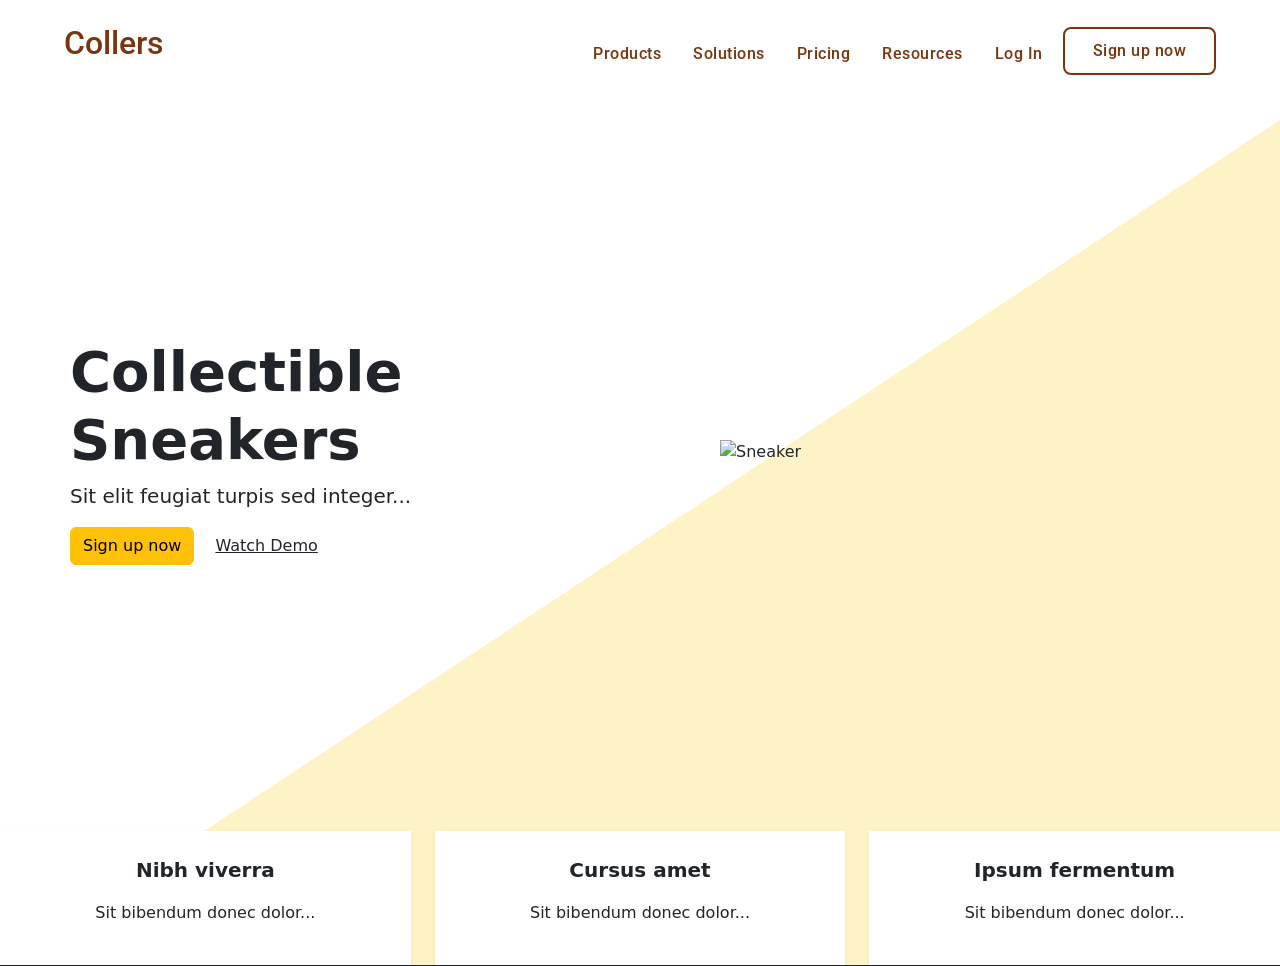
==== public/index.html @ fad8dffd "update" ====
<!DOCTYPE html>
<html lang="en">

<head>
    <meta charset="UTF-8">
    <meta name="viewport" content="width=device-width, initial-scale=1.0">
    <link href="https://fonts.googleapis.com/css2?family=Roboto:wght@700&display=swap" rel="stylesheet">
    <link href="https://cdn.jsdelivr.net/npm/bootstrap@5.3.0-alpha3/dist/css/bootstrap.min.css" rel="stylesheet">
    <link rel="stylesheet" href="styles.css">
    <style>
        /* Full Page Container */
        .page-container {
            /* Sabit genişlik */
            height: auto;
            /* İçeriğe göre yükseklik (hug) */
            max-height: 5545px;

        }

        .custom-button {
            box-sizing: border-box;
            display: flex;
            justify-content: center;
            align-items: center;
            padding: 12px;
            width: 149px;
            height: 48px;
            border: 2px solid #78350F;
            border-radius: 8px;
            position: relative;
            margin-top: 6px;
        }

        /* Text Container */
        .text-container {
            display: flex;
            justify-content: center;
            align-items: center;
            padding: 0px 16px;
            width: auto;
            height: 24px;
        }

        /* Button Text */
        .button-text {
            font-family: 'Roboto';
            font-weight: 500;
            font-size: 16px;
            line-height: 24px;
            letter-spacing: 0.5px;
            color: #78350F;
            white-space: nowrap;
        }

        .custom-button:hover {
            background-color: transparent;
            color: #78350F;
        }

        /* Responsive styles */
        @media (max-width: 576px) {
            .custom-button {
                width: 100%;
                /* Full width on small screens */
            }

            .btn {
                width: 100%;
                /* Full width for all buttons on small screens */
            }
        }

        @media (min-width: 577px) {
            .custom-button {
                width: auto;
                /* Default width on larger screens */
            }

            .btn {
                width: auto;
                /* Default width for all buttons on larger screens */
            }
        }

        .btn-custom {
            height: 24px;
            gap: 0;
            opacity: 1;
            font-family: 'Roboto';
            font-size: 16px;
            font-weight: 500;
            line-height: 24px;
            letter-spacing: 0.5px;
            color: #78350F;
            width: auto;
            background: transparent;
            border: none;
        }

        body {
            margin: 0;
            overflow-x: hidden;
        }

        /* Rectangle 31 */
        .rectangle {
            position: absolute;
            width: 100%;
            height: 100%;
            top: 0;
            left: 0;
            background: #FEF3C7;
            clip-path: polygon(100% 0, 100% 100%, 0 100%);
            z-index: -1;
        }

        /* Medya sorguları */
        @media (max-width: 768px) {
            .rectangle {
                clip-path: polygon(100% 0, 100% 100%, 0 100%);
            }
        }

        @media (max-width: 480px) {
            .rectangle {
                clip-path: polygon(100% 0, 100% 100%, 0 100%);
            }
        }

        /* Main container relative positioning */
        main {
            position: relative;
            z-index: 1;
        }

        /* Collectible Sneakers Full Container */
        .sneakers-container {
            width: 100%;
            /* Genişlik: 100%, max-width 1440px */
            max-width: 1440px;
            height: auto;
            /* İçeriğe göre yükseklik (hug) */
            padding: 80px 0 0 0;
            /* Üstten 80px boşluk */
            gap: 80px;
            /* İçerik elemanları arasındaki boşluk */
            opacity: 1;
            /* Görünür olacak (0 görünmez demek) */
            display: flex;
            flex-direction: column;
            justify-content: flex-start;
            align-items: flex-start;
        }

        .container.mt-5 {
            width: 100%;
            /* Genişlik: %100, max-width 1440px */
            max-width: 1440px;
            height: auto;
            /* İçeriğe göre yükseklik (hug) */
            max-height: 365px;
            padding: 80px 0 0 0;
            /* Üstten 80px boşluk, diğer yönlerden 0px */
            gap: 80px;
            /* Elemanlar arası boşluk */
            border-bottom: 1px solid;
            /* Alt kenara ince bir çizgi */
            opacity: 1;
            /* Görünürlük */
            display: flex;
            flex-direction: column;
        }

        /* Header Styles */
        header {
            height: 96px;
            box-sizing: border-box;
            /* Padding dahil */
        }
    </style>

    <title>Your Page Title</title>
</head>

<body>
    <div class="page-container">
        <header class="d-flex justify-content-between align-items-center p-3" style="color: #78350F;">
            <!-- Collers -->
            <div class="ms-4 ms-lg-5" style="width: auto;">
                <h5 class="font-weight-bold" style="font-family: 'Roboto'; font-size: 32px; line-height: 110%;">
                    Collers
                </h5>
            </div>

            <!-- Buttons Group -->
            <div class="d-flex align-items-center gap-2 me-4 me-lg-5">
                <!-- Menu Items -->
                <button class="btn btn-custom">Products</button>
                <button class="btn btn-custom">Solutions</button>
                <button class="btn btn-custom">Pricing</button>
                <button class="btn btn-custom">Resources</button>
                <button class="btn btn-custom">Log In</button>

                <button type="button" class="btn custom-button">
                    <div class="text-container">
                        <span class="button-text">Sign up now</span>
                    </div>
                </button>
            </div>
        </header>

        <main>
            <div class="rectangle"></div>
            <div class="container d-flex flex-column flex-lg-row align-items-center mt-4" style="height: 583px; padding: 80px 0 0 0; gap: 80px;">
                <div class="col-lg-6">
                    <h1 class="fw-bold display-4">Collectible Sneakers</h1>
                    <p class="fs-5">Sit elit feugiat turpis sed integer...</p>
                    <div class="d-flex gap-2">
                        <button class="btn btn-warning">Sign up now</button>
                        <button class="btn btn-link text-dark">Watch Demo</button>
                    </div>
                </div>
                <div class="col-lg-6">
                    <img src="sneaker.png" alt="Sneaker" class="img-fluid">
                </div>
            </div>
            

            <div class="container mt-5">
                <div class="row g-4">
                    <div class="col-md-4">
                        <div class="p-4 bg-white shadow-sm text-center">
                            <p class="fw-semibold fs-5">Nibh viverra</p>
                            <p class="fs-6">Sit bibendum donec dolor...</p>
                        </div>
                    </div>
                    <div class="col-md-4">
                        <div class="p-4 bg-white shadow-sm text-center">
                            <p class="fw-semibold fs-5">Cursus amet</p>
                            <p class="fs-6">Sit bibendum donec dolor...</p>
                        </div>
                    </div>
                    <div class="col-md-4">
                        <div class="p-4 bg-white shadow-sm text-center">
                            <p class="fw-semibold fs-5">Ipsum fermentum</p>
                            <p class="fs-6">Sit bibendum donec dolor...</p>
                        </div>
                    </div>
                </div>
            </div>
        </main>
    </div>


    <script src="https://cdn.jsdelivr.net/npm/bootstrap@5.3.0-alpha3/dist/js/bootstrap.bundle.min.js"></script>
</body>

</html>
---- public/styles.css ----
.collers-container {
    margin: 0 auto;
    width: 102px;
    height: 35px;
}

.collers-text {
    font-family: 'Roboto', sans-serif;
    font-size: 32px;
    line-height: 1.1;
    color: #78350F;
}
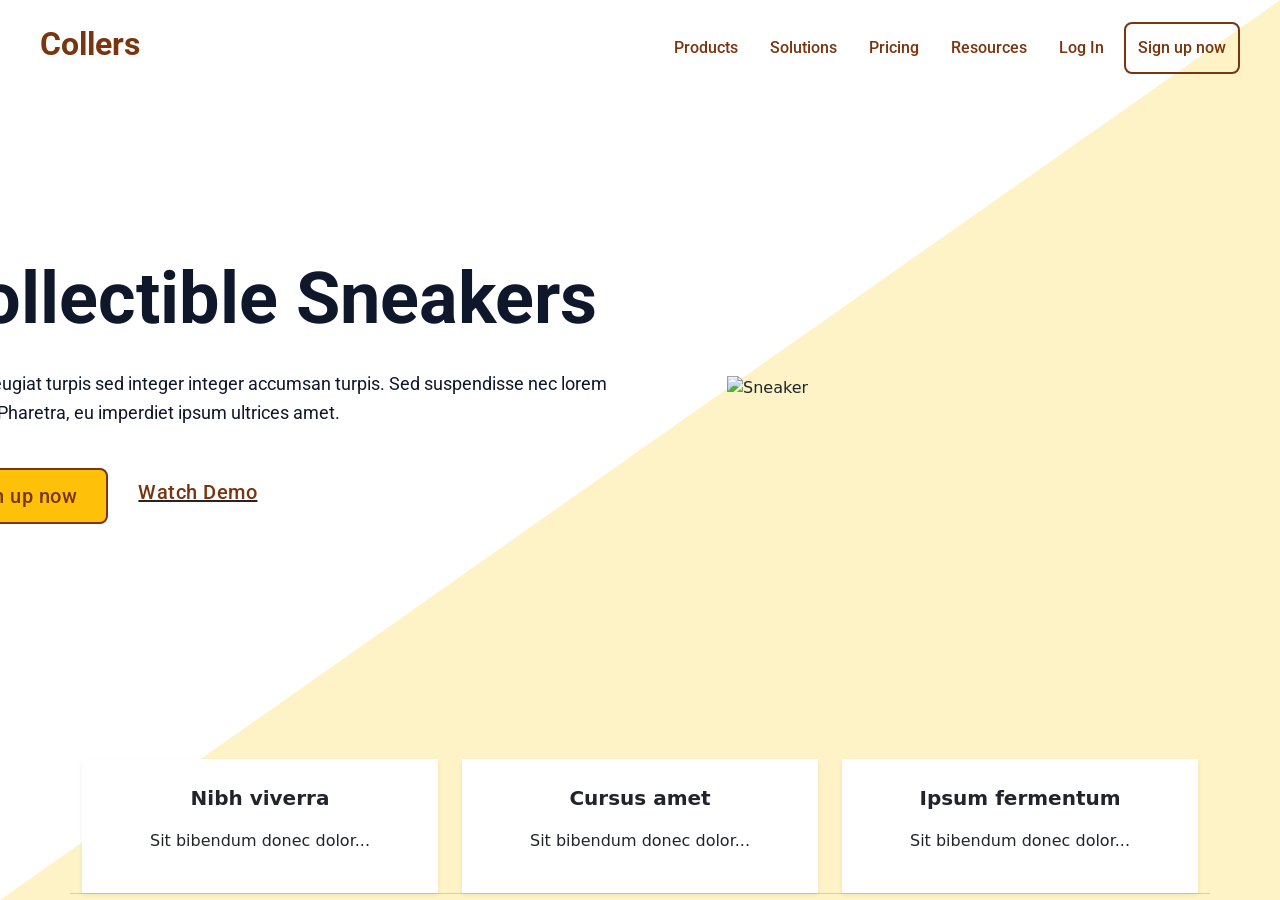
==== commit 6a4c6944: "update" ====
--- a/public/index.html
+++ b/public/index.html
@@ -4,229 +4,157 @@
 <head>
     <meta charset="UTF-8">
     <meta name="viewport" content="width=device-width, initial-scale=1.0">
-    <link href="https://fonts.googleapis.com/css2?family=Roboto:wght@700&display=swap" rel="stylesheet">
+    <!-- <link href="https://fonts.googleapis.com/css2?family=Roboto:wght@700&display=swap" rel="stylesheet"> -->
+    <link href='http://fonts.googleapis.com/css?family=Roboto' rel='stylesheet' type='text/css'>
     <link href="https://cdn.jsdelivr.net/npm/bootstrap@5.3.0-alpha3/dist/css/bootstrap.min.css" rel="stylesheet">
     <link rel="stylesheet" href="styles.css">
     <style>
-        /* Full Page Container */
-        .page-container {
-            /* Sabit genişlik */
-            height: auto;
-            /* İçeriğe göre yükseklik (hug) */
-            max-height: 5545px;
-
-        }
-
-        .custom-button {
-            box-sizing: border-box;
-            display: flex;
-            justify-content: center;
-            align-items: center;
-            padding: 12px;
-            width: 149px;
-            height: 48px;
-            border: 2px solid #78350F;
-            border-radius: 8px;
-            position: relative;
-            margin-top: 6px;
-        }
-
-        /* Text Container */
-        .text-container {
-            display: flex;
-            justify-content: center;
-            align-items: center;
-            padding: 0px 16px;
-            width: auto;
-            height: 24px;
-        }
-
-        /* Button Text */
-        .button-text {
-            font-family: 'Roboto';
-            font-weight: 500;
-            font-size: 16px;
-            line-height: 24px;
-            letter-spacing: 0.5px;
-            color: #78350F;
-            white-space: nowrap;
-        }
-
-        .custom-button:hover {
-            background-color: transparent;
-            color: #78350F;
-        }
-
-        /* Responsive styles */
-        @media (max-width: 576px) {
-            .custom-button {
-                width: 100%;
-                /* Full width on small screens */
-            }
-
-            .btn {
-                width: 100%;
-                /* Full width for all buttons on small screens */
-            }
-        }
-
-        @media (min-width: 577px) {
-            .custom-button {
-                width: auto;
-                /* Default width on larger screens */
-            }
-
-            .btn {
-                width: auto;
-                /* Default width for all buttons on larger screens */
-            }
-        }
-
-        .btn-custom {
-            height: 24px;
-            gap: 0;
-            opacity: 1;
-            font-family: 'Roboto';
-            font-size: 16px;
-            font-weight: 500;
-            line-height: 24px;
-            letter-spacing: 0.5px;
-            color: #78350F;
-            width: auto;
-            background: transparent;
-            border: none;
-        }
-
         body {
             margin: 0;
             overflow-x: hidden;
         }
 
-        /* Rectangle 31 */
+        /* Full Page Container */
+        .page-container {
+            max-width: 1440px;
+            margin: 0 auto;
+            padding: 0 20px;
+        }
+
+        /* Header Styles */
+        header {
+            height: 96px;
+            display: flex;
+            justify-content: space-between;
+            align-items: center;
+            padding: 0 20px;
+            color: #78350F;
+            font-family: 'Roboto', sans-serif;
+        }
+
+        header h5 {
+            font-size: 32px;
+            font-weight: 700;
+        }
+
+        /* Button Styles */
+        .btn-custom {
+            background: none;
+            border: none;
+            font-family: 'Roboto', sans-serif;
+            font-weight: 500;
+            color: #78350F;
+            font-size: 16px;
+        }
+
+        .custom-button {
+            border: 2px solid #78350F;
+            border-radius: 8px;
+            padding: 12px;
+            color: #78350F;
+            background-color: transparent;
+            font-family: 'Roboto', sans-serif;
+            font-size: 16px;
+            font-weight: 500;
+        }
+
+        .custom-button:hover {
+            background-color: #f3f3f3;
+        }
+
+        /* Rectangle Background */
         .rectangle {
             position: absolute;
+            top: 0;
+            left: 0;
             width: 100%;
             height: 100%;
-            top: 0;
-            left: 0;
             background: #FEF3C7;
             clip-path: polygon(100% 0, 100% 100%, 0 100%);
             z-index: -1;
         }
 
-        /* Medya sorguları */
-        @media (max-width: 768px) {
-            .rectangle {
-                clip-path: polygon(100% 0, 100% 100%, 0 100%);
-            }
+        /* Sneaker Section */
+        .sneakers-container {
+            padding: 80px 0;
+            display: flex;
+            justify-content: center;
+            align-items: center;
+            gap: 80px;
+            height: 583px;
         }
 
-        @media (max-width: 480px) {
-            .rectangle {
-                clip-path: polygon(100% 0, 100% 100%, 0 100%);
-            }
+        /* Section Below Sneakers */
+        .features-section {
+            padding-top: 80px;
+            border-bottom: 1px solid #ccc;
         }
 
-        /* Main container relative positioning */
-        main {
-            position: relative;
-            z-index: 1;
-        }
-
-        /* Collectible Sneakers Full Container */
-        .sneakers-container {
-            width: 100%;
-            /* Genişlik: 100%, max-width 1440px */
-            max-width: 1440px;
-            height: auto;
-            /* İçeriğe göre yükseklik (hug) */
-            padding: 80px 0 0 0;
-            /* Üstten 80px boşluk */
-            gap: 80px;
-            /* İçerik elemanları arasındaki boşluk */
-            opacity: 1;
-            /* Görünür olacak (0 görünmez demek) */
-            display: flex;
-            flex-direction: column;
-            justify-content: flex-start;
-            align-items: flex-start;
-        }
-
-        .container.mt-5 {
-            width: 100%;
-            /* Genişlik: %100, max-width 1440px */
-            max-width: 1440px;
-            height: auto;
-            /* İçeriğe göre yükseklik (hug) */
-            max-height: 365px;
-            padding: 80px 0 0 0;
-            /* Üstten 80px boşluk, diğer yönlerden 0px */
-            gap: 80px;
-            /* Elemanlar arası boşluk */
-            border-bottom: 1px solid;
-            /* Alt kenara ince bir çizgi */
-            opacity: 1;
-            /* Görünürlük */
-            display: flex;
-            flex-direction: column;
-        }
-
-        /* Header Styles */
-        header {
-            height: 96px;
-            box-sizing: border-box;
-            /* Padding dahil */
+        /* Responsive */
+        @media (max-width: 576px) {
+            .sneakers-container {
+                flex-direction: column;
+                text-align: center;
+                padding: 40px 0;
+            }
         }
     </style>
 
-    <title>Your Page Title</title>
+    <title>Sneakers</title>
 </head>
 
 <body>
     <div class="page-container">
-        <header class="d-flex justify-content-between align-items-center p-3" style="color: #78350F;">
-            <!-- Collers -->
-            <div class="ms-4 ms-lg-5" style="width: auto;">
-                <h5 class="font-weight-bold" style="font-family: 'Roboto'; font-size: 32px; line-height: 110%;">
-                    Collers
-                </h5>
-            </div>
-
-            <!-- Buttons Group -->
-            <div class="d-flex align-items-center gap-2 me-4 me-lg-5">
-                <!-- Menu Items -->
+        <header>
+            <h5>Collers</h5>
+            <div class="d-flex gap-2">
                 <button class="btn btn-custom">Products</button>
                 <button class="btn btn-custom">Solutions</button>
                 <button class="btn btn-custom">Pricing</button>
                 <button class="btn btn-custom">Resources</button>
                 <button class="btn btn-custom">Log In</button>
-
-                <button type="button" class="btn custom-button">
-                    <div class="text-container">
-                        <span class="button-text">Sign up now</span>
-                    </div>
-                </button>
+                <button class="custom-button">Sign up now</button>
             </div>
         </header>
 
         <main>
             <div class="rectangle"></div>
-            <div class="container d-flex flex-column flex-lg-row align-items-center mt-4" style="height: 583px; padding: 80px 0 0 0; gap: 80px;">
-                <div class="col-lg-6">
-                    <h1 class="fw-bold display-4">Collectible Sneakers</h1>
-                    <p class="fs-5">Sit elit feugiat turpis sed integer...</p>
-                    <div class="d-flex gap-2">
-                        <button class="btn btn-warning">Sign up now</button>
-                        <button class="btn btn-link text-dark">Watch Demo</button>
+
+            <!-- Collectible Sneakers Section -->
+            <div class="sneakers-container">
+                <div class="col-lg-6 d-flex flex-column align-items-start p-0 gap-4"
+                    style="width: 714px; height: 257px;">
+                    <div class="d-flex flex-column align-items-start p-0 gap-4" style="width: 100%; height: 100%;">
+                        <h1 class="fw-bold"
+                            style="font-family: 'Roboto'; font-weight: 800; font-size: 72px; line-height: 110%; color: #0F172A; width: 100%; height: 79px;">
+                            Collectible Sneakers</h1>
+                        <p
+                            style="font-family: 'Roboto'; font-weight: 400; font-size: 18px; line-height: 160%; color: #0F172A; width: 100%; height: 58px;">
+                            Sit elit feugiat turpis sed integer integer accumsan turpis. Sed suspendisse nec lorem mauris. Pharetra, eu imperdiet ipsum ultrices amet.</p>
+
+                        <div class="d-flex gap-2" style="width: 347px; height: 56px;">
+                            <button class="btn btn-warning d-flex justify-content-center align-items-center"
+                                style="border: 2px solid #78350F; border-radius: 8px; padding: 12px; width: 179px; height: 56px;">
+                                <span
+                                    style="font-family: 'Roboto'; font-weight: 500; font-size: 20px; line-height: 24px; letter-spacing: 0.5px; color: #78350F;">Sign
+                                    up now</span>
+                            </button>
+                            <button class="btn btn-link text-dark d-flex justify-content-center align-items-center"
+                                style="border: 2px solid transparent; border-radius: 8px; padding: 12px; width: 168px; height: 48px;">
+                                <span
+                                    style="font-family: 'Roboto'; font-weight: 500; font-size: 20px; line-height: 24px; letter-spacing: 0.5px; color: #78350F;">Watch
+                                    Demo</span>
+                            </button>
+                        </div>
                     </div>
                 </div>
                 <div class="col-lg-6">
                     <img src="sneaker.png" alt="Sneaker" class="img-fluid">
                 </div>
             </div>
-            
 
-            <div class="container mt-5">
+            <!-- Features Section -->
+            <div class="container features-section">
                 <div class="row g-4">
                     <div class="col-md-4">
                         <div class="p-4 bg-white shadow-sm text-center">
@@ -251,7 +179,6 @@
         </main>
     </div>
 
-
     <script src="https://cdn.jsdelivr.net/npm/bootstrap@5.3.0-alpha3/dist/js/bootstrap.bundle.min.js"></script>
 </body>
 
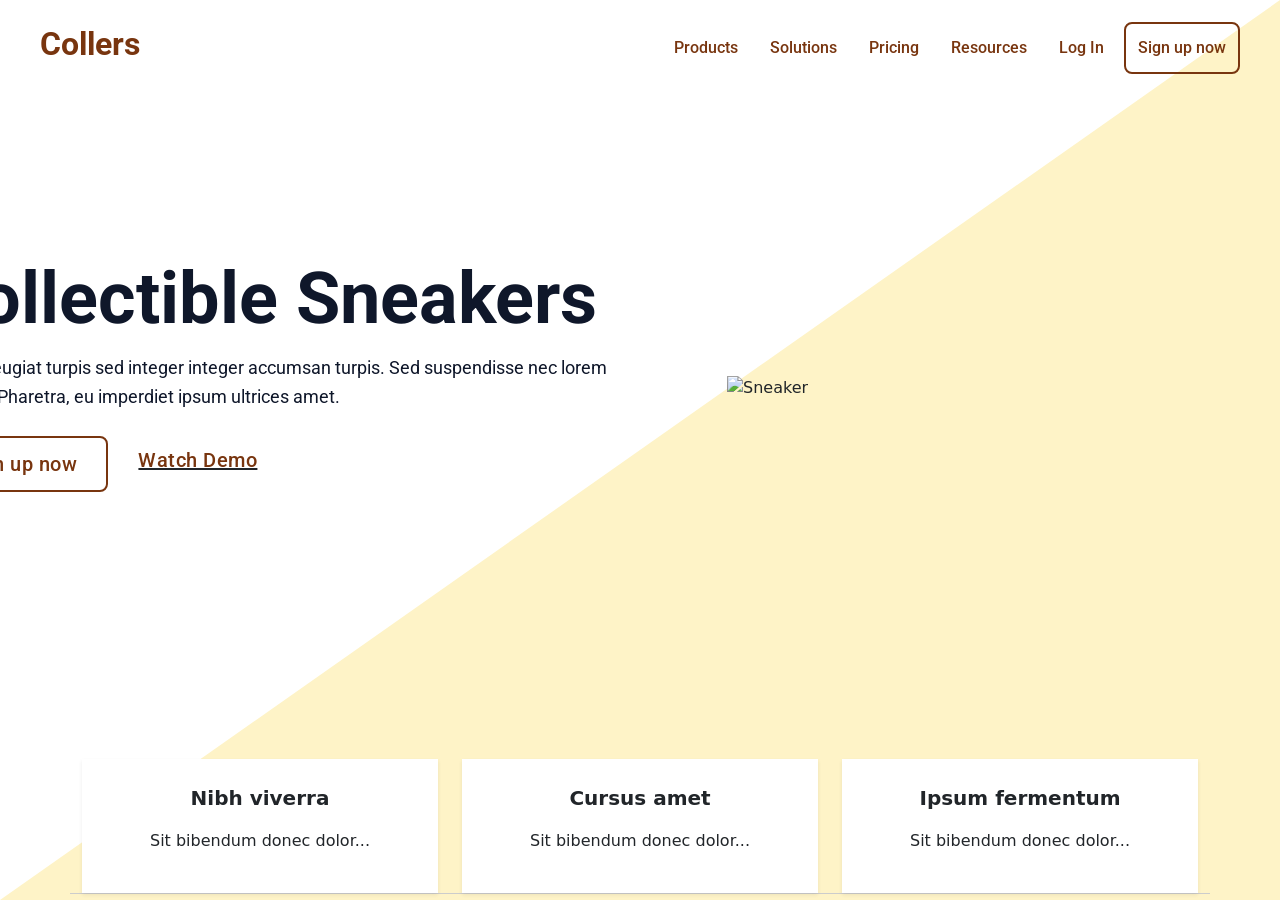
==== commit 168010e1: "update" ====
--- a/public/index.html
+++ b/public/index.html
@@ -124,16 +124,18 @@
             <div class="sneakers-container">
                 <div class="col-lg-6 d-flex flex-column align-items-start p-0 gap-4"
                     style="width: 714px; height: 257px;">
-                    <div class="d-flex flex-column align-items-start p-0 gap-4" style="width: 100%; height: 100%;">
+                    <div class="d-flex flex-column align-items-start p-0" style="width: 714px; height: 79px; gap: 8px;">
                         <h1 class="fw-bold"
                             style="font-family: 'Roboto'; font-weight: 800; font-size: 72px; line-height: 110%; color: #0F172A; width: 100%; height: 79px;">
-                            Collectible Sneakers</h1>
+                            Collectible Sneakers
+                        </h1>
                         <p
                             style="font-family: 'Roboto'; font-weight: 400; font-size: 18px; line-height: 160%; color: #0F172A; width: 100%; height: 58px;">
-                            Sit elit feugiat turpis sed integer integer accumsan turpis. Sed suspendisse nec lorem mauris. Pharetra, eu imperdiet ipsum ultrices amet.</p>
+                            Sit elit feugiat turpis sed integer integer accumsan turpis. Sed suspendisse nec lorem
+                            mauris. Pharetra, eu imperdiet ipsum ultrices amet.</p>
 
                         <div class="d-flex gap-2" style="width: 347px; height: 56px;">
-                            <button class="btn btn-warning d-flex justify-content-center align-items-center"
+                            <button class="btn d-flex justify-content-center align-items-center"
                                 style="border: 2px solid #78350F; border-radius: 8px; padding: 12px; width: 179px; height: 56px;">
                                 <span
                                     style="font-family: 'Roboto'; font-weight: 500; font-size: 20px; line-height: 24px; letter-spacing: 0.5px; color: #78350F;">Sign
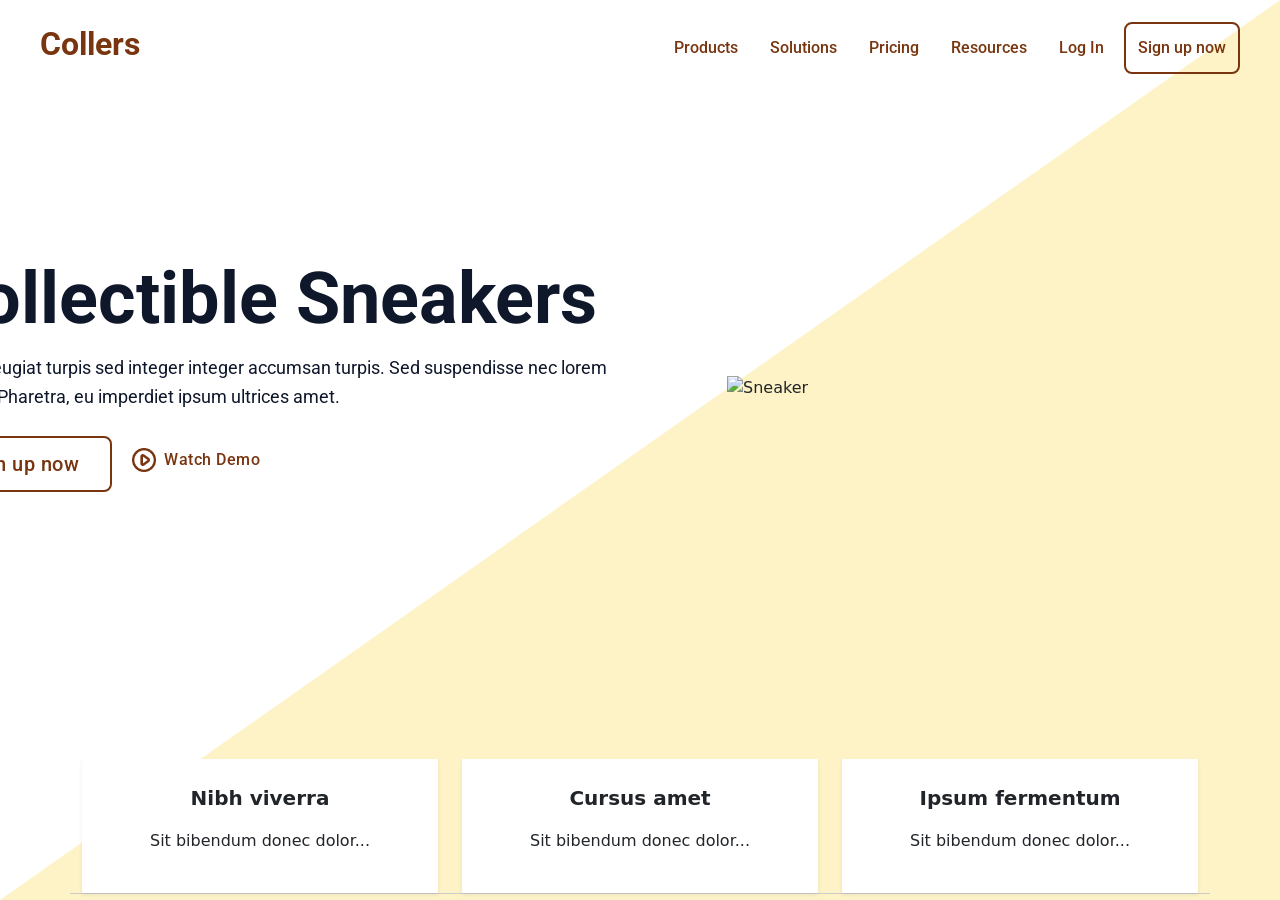
==== commit 27e335ef: "update" ====
--- a/public/index.html
+++ b/public/index.html
@@ -98,6 +98,10 @@
                 padding: 40px 0;
             }
         }
+
+        .btn-link {
+            text-decoration: none;
+        }
     </style>
 
     <title>Sneakers</title>
@@ -142,10 +146,18 @@
                                     up now</span>
                             </button>
                             <button class="btn btn-link text-dark d-flex justify-content-center align-items-center"
-                                style="border: 2px solid transparent; border-radius: 8px; padding: 12px; width: 168px; height: 48px;">
+                                style="border: 2px solid transparent; border-radius: 8px; padding: 12px 8px; width: 152px; height: 48px; position: relative; isolation: isolate;">
+
+                                <!-- Icon -->
+                                <img src="play-icon.png" alt="Play Icon"
+                                    style="width: 24px; height: 24px; position: relative; margin-right: 8px; z-index: 0;" />
+
                                 <span
-                                    style="font-family: 'Roboto'; font-weight: 500; font-size: 20px; line-height: 24px; letter-spacing: 0.5px; color: #78350F;">Watch
-                                    Demo</span>
+                                    style="font-family: 'Roboto'; font-weight: 500; font-size: 16px; line-height: 24px; letter-spacing: 0.5px; color: #78350F; text-decoration: none;">
+                                    Watch Demo
+                                </span>
+
+
                             </button>
                         </div>
                     </div>
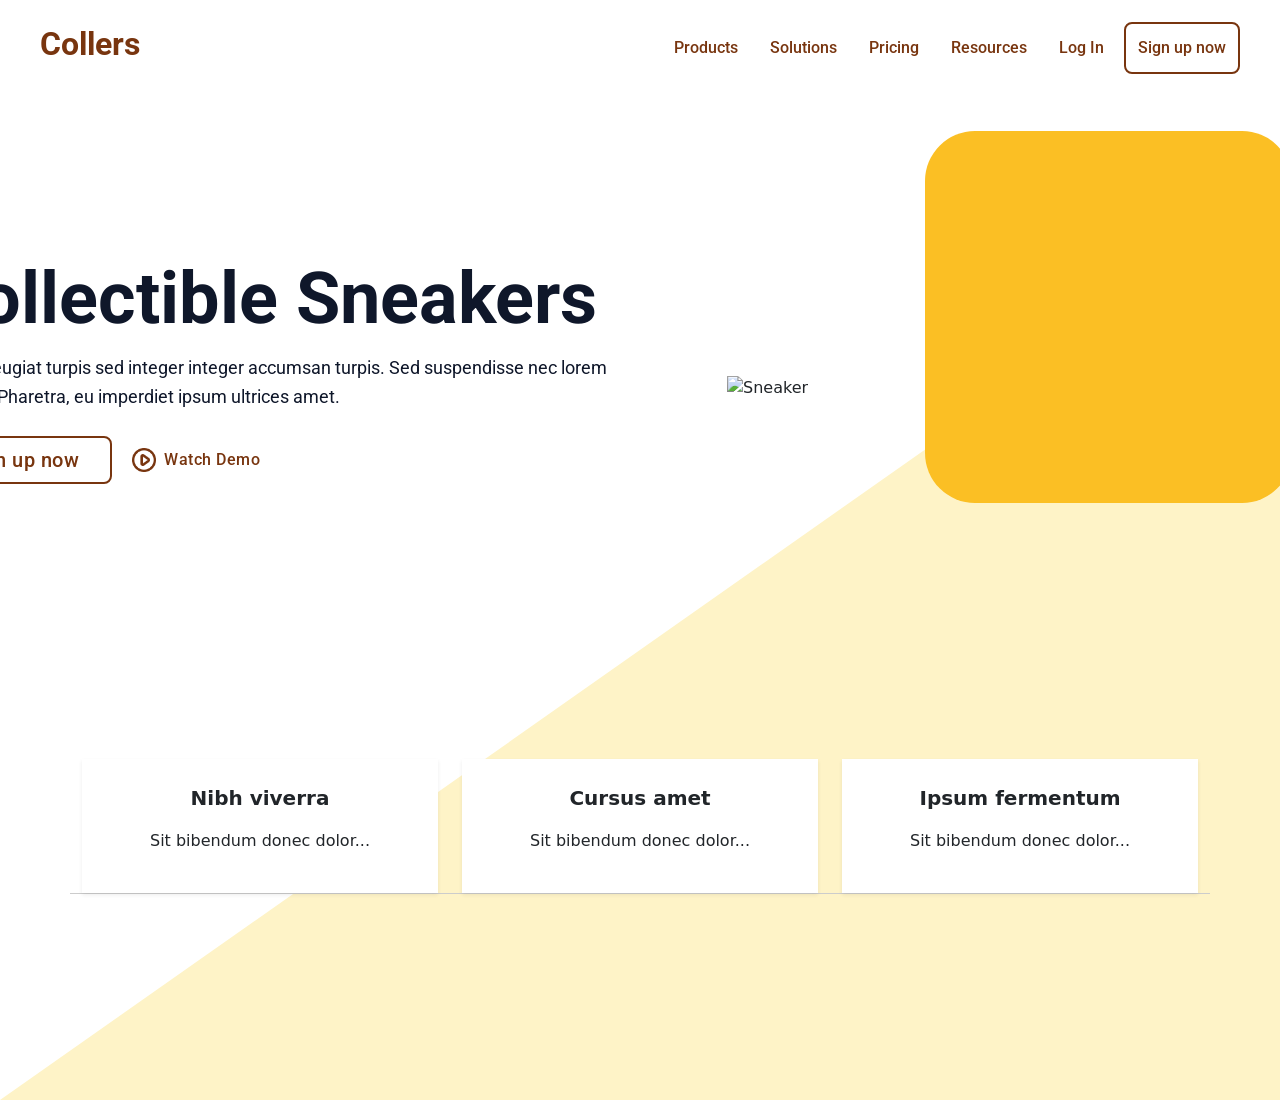
==== commit c476a1f8: "update" ====
--- a/public/index.html
+++ b/public/index.html
@@ -65,8 +65,10 @@
         /* Rectangle Background */
         .rectangle {
             position: absolute;
-            top: 0;
-            left: 0;
+            top: 200px;
+            /* Sayfanın üst kısmından 80px aşağıda başlar */
+            right: 0;
+            /* Sağ tarafta hizalanır */
             width: 100%;
             height: 100%;
             background: #FEF3C7;
@@ -82,6 +84,28 @@
             align-items: center;
             gap: 80px;
             height: 583px;
+        }
+
+        /* Sneaker Background */
+        .sneaker-background {
+            position: absolute;
+            /* Dikdörtgeni konumlandırmak için */
+            width: 367px;
+            /* Sabit genişlik */
+            height: 372px;
+            /* Sabit yükseklik */
+            top: 131px;
+            /* Üstten 131px aşağıda */
+            left: 925px;
+            /* Soldan 925px uzaklık */
+            background: #FBBF24;
+            /* Belirtilen arka plan rengi */
+            border-radius: 50px;
+            /* Tüm köşeler için yuvarlama */
+            opacity: 1;
+            /* Görünmez (0) */
+            z-index: -1;
+            /* Diğer içeriklerin arkasında yer alması için */
         }
 
         /* Section Below Sneakers */
@@ -140,24 +164,21 @@
 
                         <div class="d-flex gap-2" style="width: 347px; height: 56px;">
                             <button class="btn d-flex justify-content-center align-items-center"
-                                style="border: 2px solid #78350F; border-radius: 8px; padding: 12px; width: 179px; height: 56px;">
+                                style="border: 2px solid #78350F; border-radius: 8px; padding: 12px 8px; width: 179px; height: 48px;">
                                 <span
                                     style="font-family: 'Roboto'; font-weight: 500; font-size: 20px; line-height: 24px; letter-spacing: 0.5px; color: #78350F;">Sign
                                     up now</span>
                             </button>
+
                             <button class="btn btn-link text-dark d-flex justify-content-center align-items-center"
-                                style="border: 2px solid transparent; border-radius: 8px; padding: 12px 8px; width: 152px; height: 48px; position: relative; isolation: isolate;">
-
+                                style="border: 2px solid transparent; border-radius: 8px; padding: 12px 8px; width: 152px; height: 48px; position: relative; isolation: isolate; text-decoration: none;">
                                 <!-- Icon -->
                                 <img src="play-icon.png" alt="Play Icon"
                                     style="width: 24px; height: 24px; position: relative; margin-right: 8px; z-index: 0;" />
-
                                 <span
                                     style="font-family: 'Roboto'; font-weight: 500; font-size: 16px; line-height: 24px; letter-spacing: 0.5px; color: #78350F; text-decoration: none;">
                                     Watch Demo
                                 </span>
-
-
                             </button>
                         </div>
                     </div>
@@ -165,6 +186,7 @@
                 <div class="col-lg-6">
                     <img src="sneaker.png" alt="Sneaker" class="img-fluid">
                 </div>
+                <div class="sneaker-background"></div>
             </div>
 
             <!-- Features Section -->
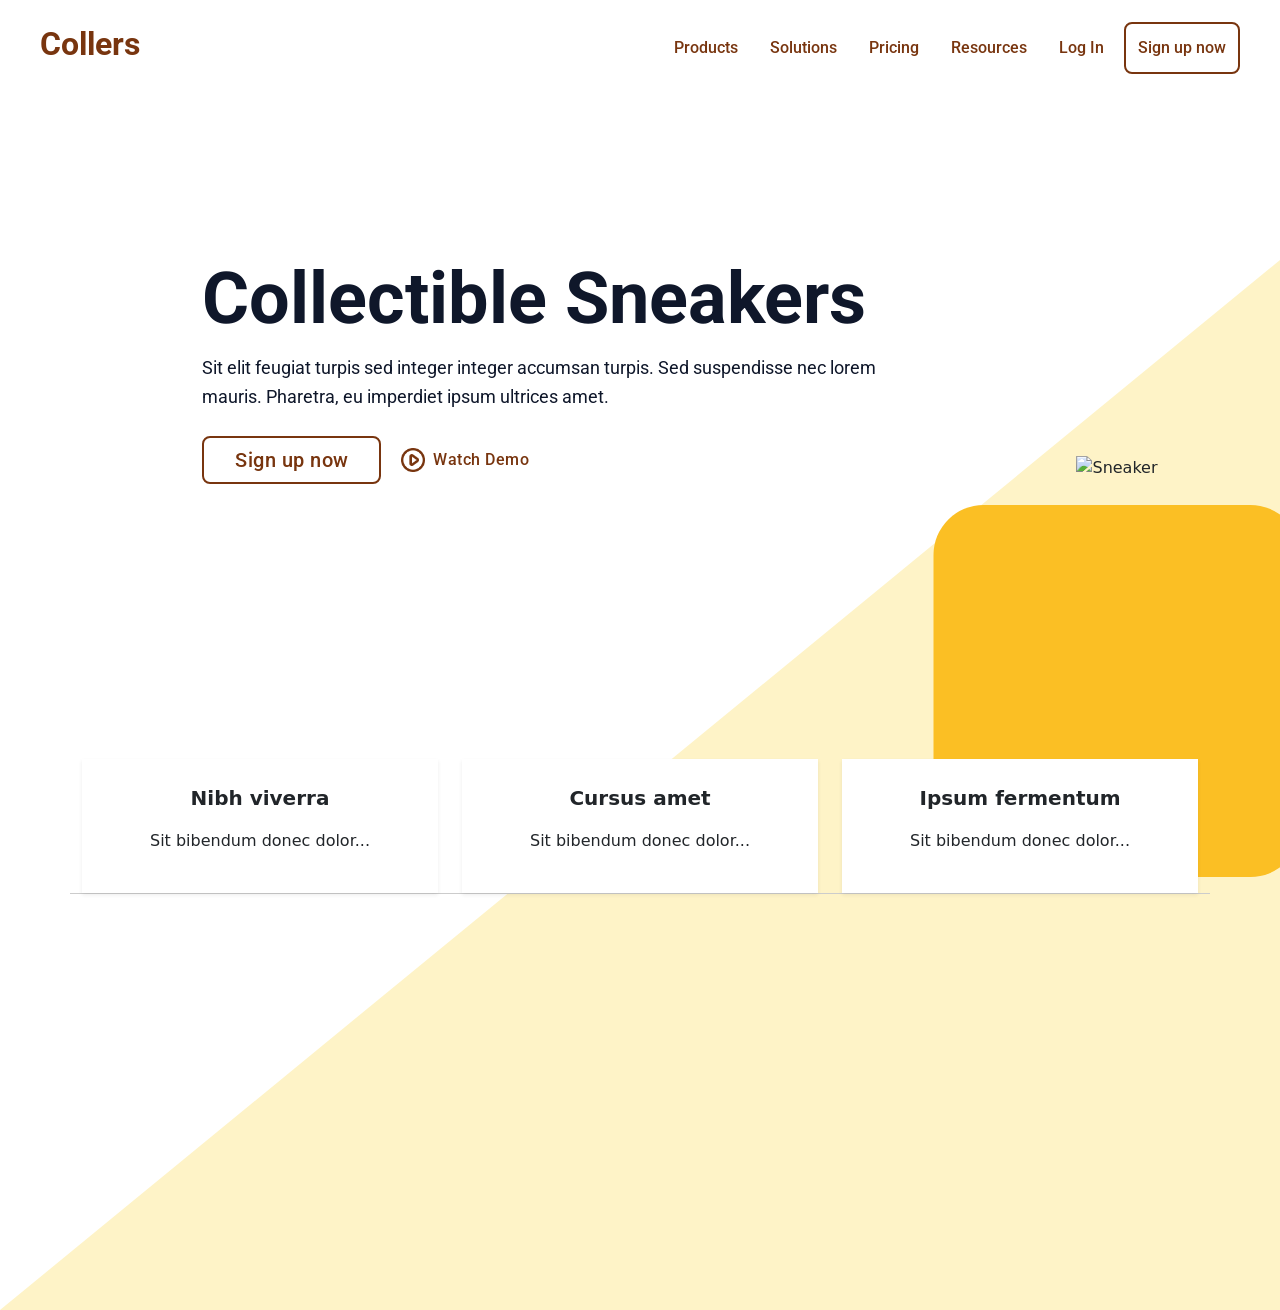
==== commit 83590b33: "update version" ====
--- a/public/index.html
+++ b/public/index.html
@@ -4,7 +4,6 @@
 <head>
     <meta charset="UTF-8">
     <meta name="viewport" content="width=device-width, initial-scale=1.0">
-    <!-- <link href="https://fonts.googleapis.com/css2?family=Roboto:wght@700&display=swap" rel="stylesheet"> -->
     <link href='http://fonts.googleapis.com/css?family=Roboto' rel='stylesheet' type='text/css'>
     <link href="https://cdn.jsdelivr.net/npm/bootstrap@5.3.0-alpha3/dist/css/bootstrap.min.css" rel="stylesheet">
     <link rel="stylesheet" href="styles.css">
@@ -65,12 +64,10 @@
         /* Rectangle Background */
         .rectangle {
             position: absolute;
-            top: 200px;
-            /* Sayfanın üst kısmından 80px aşağıda başlar */
+            top: 260px;
             right: 0;
-            /* Sağ tarafta hizalanır */
             width: 100%;
-            height: 100%;
+            height: 1050px;
             background: #FEF3C7;
             clip-path: polygon(100% 0, 100% 100%, 0 100%);
             z-index: -1;
@@ -88,24 +85,33 @@
 
         /* Sneaker Background */
         .sneaker-background {
+            display: flex;
+            flex-direction: row;
+            justify-content: center;
+            align-items: center;
+            padding: 0;
+            gap: 10px;
             position: absolute;
-            /* Dikdörtgeni konumlandırmak için */
             width: 367px;
-            /* Sabit genişlik */
             height: 372px;
-            /* Sabit yükseklik */
-            top: 131px;
-            /* Üstten 131px aşağıda */
-            left: 925px;
-            /* Soldan 925px uzaklık */
+            left: 50%;
+            top: 50px;
+            /* 80px below the header */
+            transform: translateX(-50%);
             background: #FBBF24;
-            /* Belirtilen arka plan rengi */
             border-radius: 50px;
-            /* Tüm köşeler için yuvarlama */
             opacity: 1;
-            /* Görünmez (0) */
             z-index: -1;
-            /* Diğer içeriklerin arkasında yer alması için */
+            /* Ensure this is lower than the sneaker image */
+        }
+
+
+        .sneaker-image {
+            width: 486px;
+            height: 388px;
+            position: relative;
+            z-index: 1;
+            /* Ensure this is higher than the background */
         }
 
         /* Section Below Sneakers */
@@ -125,6 +131,11 @@
 
         .btn-link {
             text-decoration: none;
+        }
+
+        main {
+            min-height: 1200px;
+            /* İstediğiniz yükseklikte ayarlayın */
         }
     </style>
 
@@ -160,7 +171,8 @@
                         <p
                             style="font-family: 'Roboto'; font-weight: 400; font-size: 18px; line-height: 160%; color: #0F172A; width: 100%; height: 58px;">
                             Sit elit feugiat turpis sed integer integer accumsan turpis. Sed suspendisse nec lorem
-                            mauris. Pharetra, eu imperdiet ipsum ultrices amet.</p>
+                            mauris. Pharetra, eu imperdiet ipsum ultrices amet.
+                        </p>
 
                         <div class="d-flex gap-2" style="width: 347px; height: 56px;">
                             <button class="btn d-flex justify-content-center align-items-center"
@@ -183,10 +195,15 @@
                         </div>
                     </div>
                 </div>
-                <div class="col-lg-6">
-                    <img src="sneaker.png" alt="Sneaker" class="img-fluid">
+
+                <!-- Sneaker Görseli ve Arka Plan için Div -->
+                <div style="position: relative; top: 80px; left: 80px;">
+                    <!-- Arka Plan -->
+                    <div class="sneaker-background"></div>
+
+                    <!-- Sneaker Görseli -->
+                    <img src="sneaker.png" alt="Sneaker" class="img-fluid sneaker-image" />
                 </div>
-                <div class="sneaker-background"></div>
             </div>
 
             <!-- Features Section -->
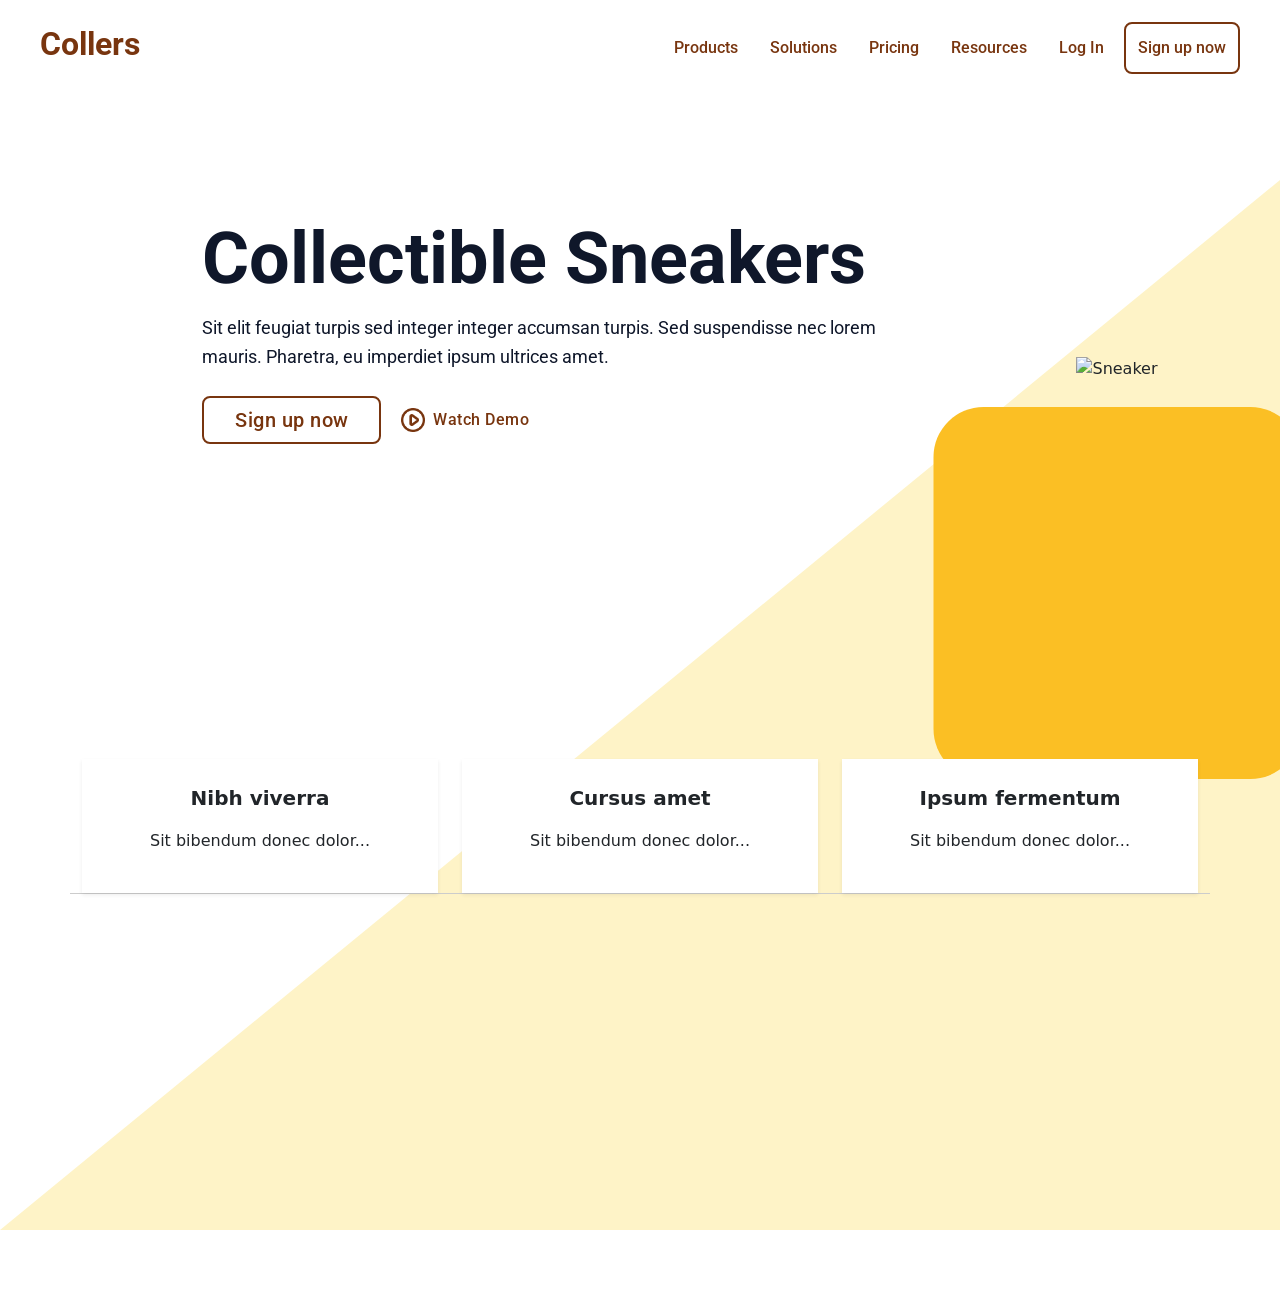
==== commit 2c38092b: "update" ====
--- a/public/index.html
+++ b/public/index.html
@@ -64,13 +64,35 @@
         /* Rectangle Background */
         .rectangle {
             position: absolute;
-            top: 260px;
+            top: 180px;
             right: 0;
             width: 100%;
             height: 1050px;
             background: #FEF3C7;
             clip-path: polygon(100% 0, 100% 100%, 0 100%);
             z-index: -1;
+        }
+
+        /* Responsive adjustments for rectangle */
+        @media (max-width: 1200px) {
+            .rectangle {
+                height: 900px;
+            }
+        }
+
+        @media (max-width: 768px) {
+            .rectangle {
+                height: 700px;
+                top: 200px;
+            }
+        }
+
+        @media (max-width: 576px) {
+            .rectangle {
+                height: 500px;
+                top: 150px;
+                clip-path: polygon(100% 0, 100% 100%, 0 100%);
+            }
         }
 
         /* Sneaker Section */
@@ -102,7 +124,6 @@
             border-radius: 50px;
             opacity: 1;
             z-index: -1;
-            /* Ensure this is lower than the sneaker image */
         }
 
 
@@ -135,7 +156,6 @@
 
         main {
             min-height: 1200px;
-            /* İstediğiniz yükseklikte ayarlayın */
         }
     </style>
 
@@ -160,9 +180,8 @@
             <div class="rectangle"></div>
 
             <!-- Collectible Sneakers Section -->
-            <div class="sneakers-container">
-                <div class="col-lg-6 d-flex flex-column align-items-start p-0 gap-4"
-                    style="width: 714px; height: 257px;">
+            <div class="sneakers-container" style="padding-top: 163px;">
+                <div class="col-lg-6 d-flex flex-column align-items-start p-0 gap-4" style="margin-bottom: 163px;width: 714px; height: 257px;">
                     <div class="d-flex flex-column align-items-start p-0" style="width: 714px; height: 79px; gap: 8px;">
                         <h1 class="fw-bold"
                             style="font-family: 'Roboto'; font-weight: 800; font-size: 72px; line-height: 110%; color: #0F172A; width: 100%; height: 79px;">
@@ -197,7 +216,7 @@
                 </div>
 
                 <!-- Sneaker Görseli ve Arka Plan için Div -->
-                <div style="position: relative; top: 80px; left: 80px;">
+                <div style="position: relative; top: -60px; left: 80px;">
                     <!-- Arka Plan -->
                     <div class="sneaker-background"></div>
 
@@ -235,4 +254,4 @@
     <script src="https://cdn.jsdelivr.net/npm/bootstrap@5.3.0-alpha3/dist/js/bootstrap.bundle.min.js"></script>
 </body>
 
-</html>+</html>
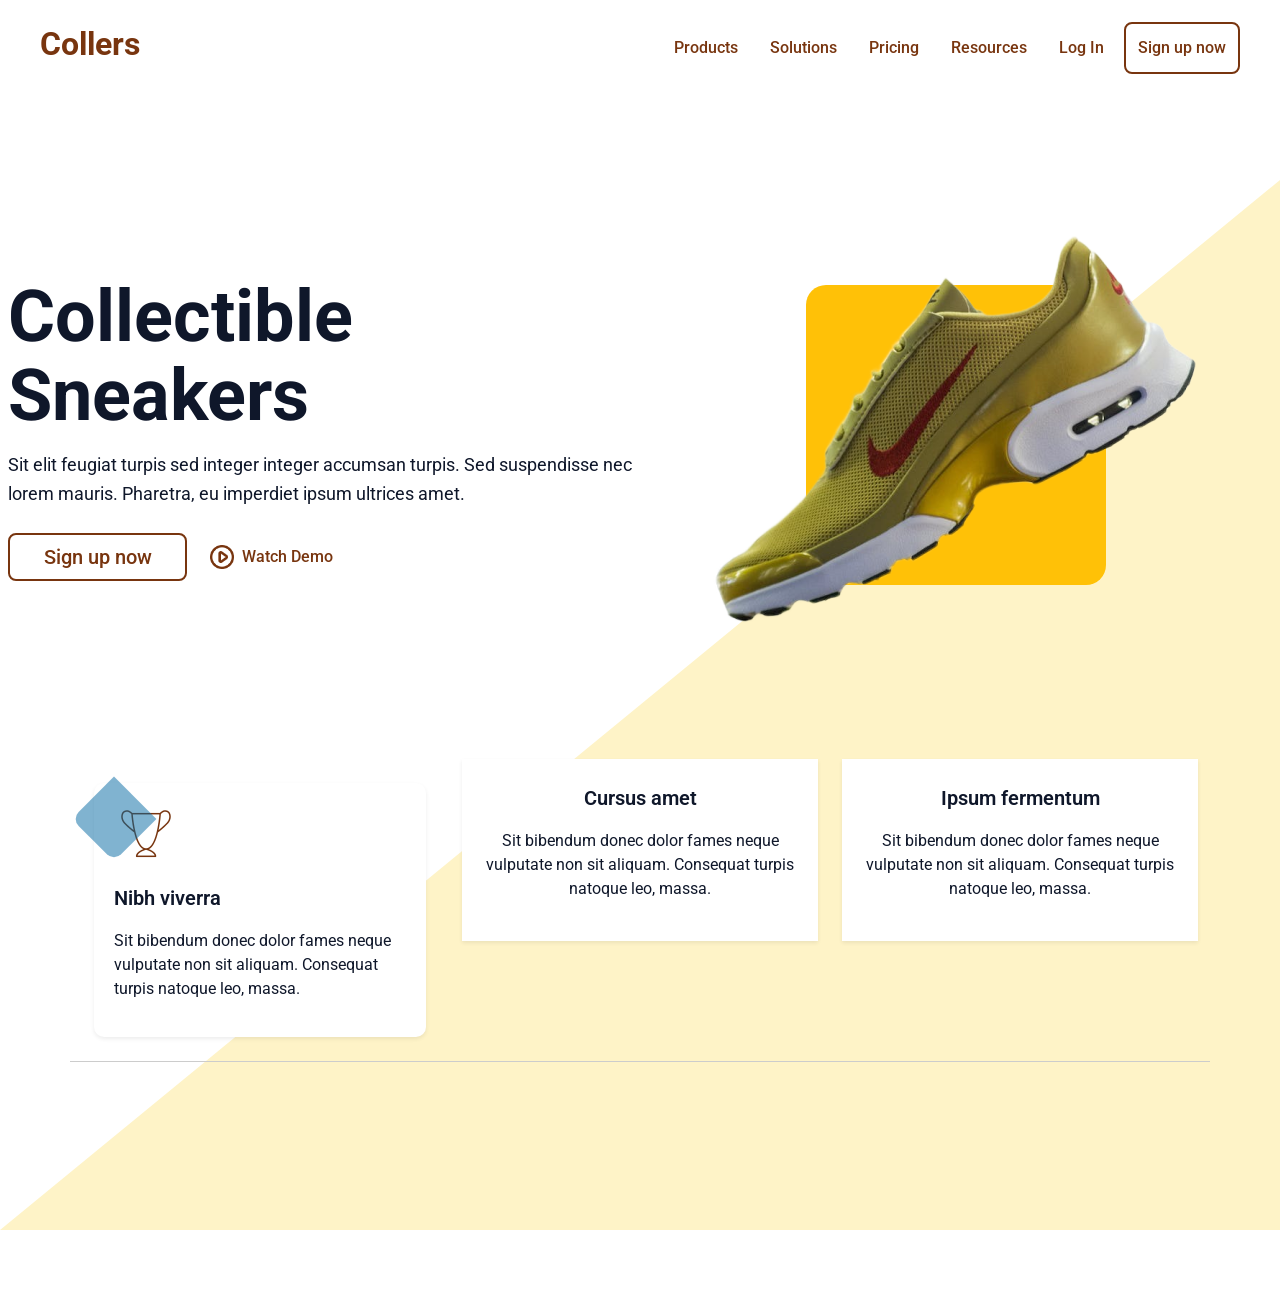
==== commit 57a9afc4: "update file" ====
--- a/public/index.html
+++ b/public/index.html
@@ -118,7 +118,6 @@
             height: 372px;
             left: 50%;
             top: 50px;
-            /* 80px below the header */
             transform: translateX(-50%);
             background: #FBBF24;
             border-radius: 50px;
@@ -132,7 +131,6 @@
             height: 388px;
             position: relative;
             z-index: 1;
-            /* Ensure this is higher than the background */
         }
 
         /* Section Below Sneakers */
@@ -156,6 +154,39 @@
 
         main {
             min-height: 1200px;
+        }
+
+        /* Rectangle 25 (Rotated Box) */
+        .rotated-box {
+            position: absolute;
+            width: 60px;
+            height: 60px;
+            background-color: #0369A1;
+            opacity: 0.5;
+            border-radius: 0 0 10px 10px;
+            transform: rotate(45deg);
+            top: 30px;
+            left: 14px;
+            z-index: 2;
+        }
+
+        .content-box {
+            position: relative;
+            z-index: 1;
+            padding: 20px;
+            background-color: #fff;
+            border-radius: 10px;
+        }
+
+        .icon-container {
+            width: 64px;
+            height: 64px;
+            position: relative;
+        }
+
+        p {
+            font-family: 'Roboto', sans-serif;
+            color: #0F172A;
         }
     </style>
 
@@ -180,70 +211,92 @@
             <div class="rectangle"></div>
 
             <!-- Collectible Sneakers Section -->
-            <div class="sneakers-container" style="padding-top: 163px;">
-                <div class="col-lg-6 d-flex flex-column align-items-start p-0 gap-4" style="margin-bottom: 163px;width: 714px; height: 257px;">
-                    <div class="d-flex flex-column align-items-start p-0" style="width: 714px; height: 79px; gap: 8px;">
-                        <h1 class="fw-bold"
-                            style="font-family: 'Roboto'; font-weight: 800; font-size: 72px; line-height: 110%; color: #0F172A; width: 100%; height: 79px;">
-                            Collectible Sneakers
-                        </h1>
-                        <p
-                            style="font-family: 'Roboto'; font-weight: 400; font-size: 18px; line-height: 160%; color: #0F172A; width: 100%; height: 58px;">
-                            Sit elit feugiat turpis sed integer integer accumsan turpis. Sed suspendisse nec lorem
-                            mauris. Pharetra, eu imperdiet ipsum ultrices amet.
-                        </p>
-
-                        <div class="d-flex gap-2" style="width: 347px; height: 56px;">
-                            <button class="btn d-flex justify-content-center align-items-center"
-                                style="border: 2px solid #78350F; border-radius: 8px; padding: 12px 8px; width: 179px; height: 48px;">
-                                <span
-                                    style="font-family: 'Roboto'; font-weight: 500; font-size: 20px; line-height: 24px; letter-spacing: 0.5px; color: #78350F;">Sign
-                                    up now</span>
-                            </button>
-
-                            <button class="btn btn-link text-dark d-flex justify-content-center align-items-center"
-                                style="border: 2px solid transparent; border-radius: 8px; padding: 12px 8px; width: 152px; height: 48px; position: relative; isolation: isolate; text-decoration: none;">
-                                <!-- Icon -->
-                                <img src="play-icon.png" alt="Play Icon"
-                                    style="width: 24px; height: 24px; position: relative; margin-right: 8px; z-index: 0;" />
-                                <span
-                                    style="font-family: 'Roboto'; font-weight: 500; font-size: 16px; line-height: 24px; letter-spacing: 0.5px; color: #78350F; text-decoration: none;">
-                                    Watch Demo
-                                </span>
-                            </button>
-                        </div>
-                    </div>
-                </div>
-
-                <!-- Sneaker Görseli ve Arka Plan için Div -->
-                <div style="position: relative; top: -60px; left: 80px;">
-                    <!-- Arka Plan -->
-                    <div class="sneaker-background"></div>
-
-                    <!-- Sneaker Görseli -->
-                    <img src="sneaker.png" alt="Sneaker" class="img-fluid sneaker-image" />
+            <div class="container-fluid sneakers-container" style="padding-top: 163px;">
+                <div class="row align-items-center">
+
+                    <div class="col-lg-6 d-flex flex-column align-items-start p-0 gap-4">
+                        <div class="d-flex flex-column align-items-start p-0" style="gap: 8px;">
+                            <h1 class="fw-bold"
+                                style="font-family: 'Roboto'; font-weight: 800; font-size: 72px; line-height: 110%; color: #0F172A;">
+                                Collectible Sneakers
+                            </h1>
+                            <p
+                                style="font-family: 'Roboto'; font-weight: 400; font-size: 18px; line-height: 160%; color: #0F172A;">
+                                Sit elit feugiat turpis sed integer integer accumsan turpis. Sed suspendisse nec lorem
+                                mauris. Pharetra, eu imperdiet ipsum ultrices amet.
+                            </p>
+
+                            <div class="d-flex gap-2">
+                                <button class="btn d-flex justify-content-center align-items-center"
+                                    style="border: 2px solid #78350F; border-radius: 8px; padding: 12px 8px; width: 179px; height: 48px;">
+                                    <span
+                                        style="font-family: 'Roboto'; font-weight: 500; font-size: 20px; line-height: 24px; color: #78350F;">
+                                        Sign up now
+                                    </span>
+                                </button>
+
+                                <button class="btn btn-link text-dark d-flex justify-content-center align-items-center"
+                                    style="border: 2px solid transparent; border-radius: 8px; padding: 12px 8px; width: 152px; height: 48px;">
+                                    <!-- Icon -->
+                                    <img src="play-icon.png" alt="Play Icon"
+                                        style="width: 24px; height: 24px; margin-right: 8px;" />
+                                    <span
+                                        style="font-family: 'Roboto'; font-weight: 500; font-size: 16px; color: #78350F;">
+                                        Watch Demo
+                                    </span>
+                                </button>
+                            </div>
+                        </div>
+                    </div>
+
+                    <!-- Sağ Taraf: Sneaker Görseli ve Arka Plan -->
+                    <div class="col-lg-6 position-relative d-flex justify-content-center align-items-center"
+                        style="height: 100%;">
+                        <!-- Arka Plan -->
+                        <div class="sneaker-background"
+                            style="width: 300px; height: 300px; background-color: #FFC107; border-radius: 20px; position: absolute; top: 50px; z-index: 0;">
+                        </div>
+                        <!-- Sneaker Görseli -->
+                        <img src="sneaker.png" alt="Sneaker" class="img-fluid sneaker-image"
+                            style="position: relative; z-index: 1;" />
+                    </div>
                 </div>
             </div>
+
 
             <!-- Features Section -->
             <div class="container features-section">
                 <div class="row g-4">
-                    <div class="col-md-4">
-                        <div class="p-4 bg-white shadow-sm text-center">
+                    <div class="col-md-4 position-relative p-4">
+                        <!-- Arka Plandaki Dönen Kutu -->
+                        <div class="rotated-box"></div>
+
+                        <!-- İçerik Kutusu -->
+                        <div class="bg-white shadow-sm text-start position-relative content-box">
+                            <!-- İkon -->
+                            <div class="d-flex justify-content-center align-items-center mb-3 icon-container">
+                                <img src="icon-trophy.png" alt="Icon Trophy" class="img-fluid">
+                            </div>
+
+                            <!-- Başlık ve Metin -->
                             <p class="fw-semibold fs-5">Nibh viverra</p>
-                            <p class="fs-6">Sit bibendum donec dolor...</p>
-                        </div>
-                    </div>
+                            <p class="fs-6">Sit bibendum donec dolor fames neque vulputate non sit aliquam. Consequat turpis natoque leo, massa. </p>
+                        </div>
+                    </div>
+
+
                     <div class="col-md-4">
                         <div class="p-4 bg-white shadow-sm text-center">
                             <p class="fw-semibold fs-5">Cursus amet</p>
-                            <p class="fs-6">Sit bibendum donec dolor...</p>
+                            <p class="fs-6">Sit bibendum donec dolor fames neque vulputate non sit aliquam. Consequat
+                                turpis natoque leo, massa. </p>
                         </div>
                     </div>
                     <div class="col-md-4">
                         <div class="p-4 bg-white shadow-sm text-center">
                             <p class="fw-semibold fs-5">Ipsum fermentum</p>
-                            <p class="fs-6">Sit bibendum donec dolor...</p>
+                            <p class="fs-6">Sit bibendum donec dolor fames neque vulputate non sit aliquam. Consequat
+                                turpis natoque leo, massa. </p>
                         </div>
                     </div>
                 </div>
@@ -254,4 +307,4 @@
     <script src="https://cdn.jsdelivr.net/npm/bootstrap@5.3.0-alpha3/dist/js/bootstrap.bundle.min.js"></script>
 </body>
 
-</html>
+</html>
